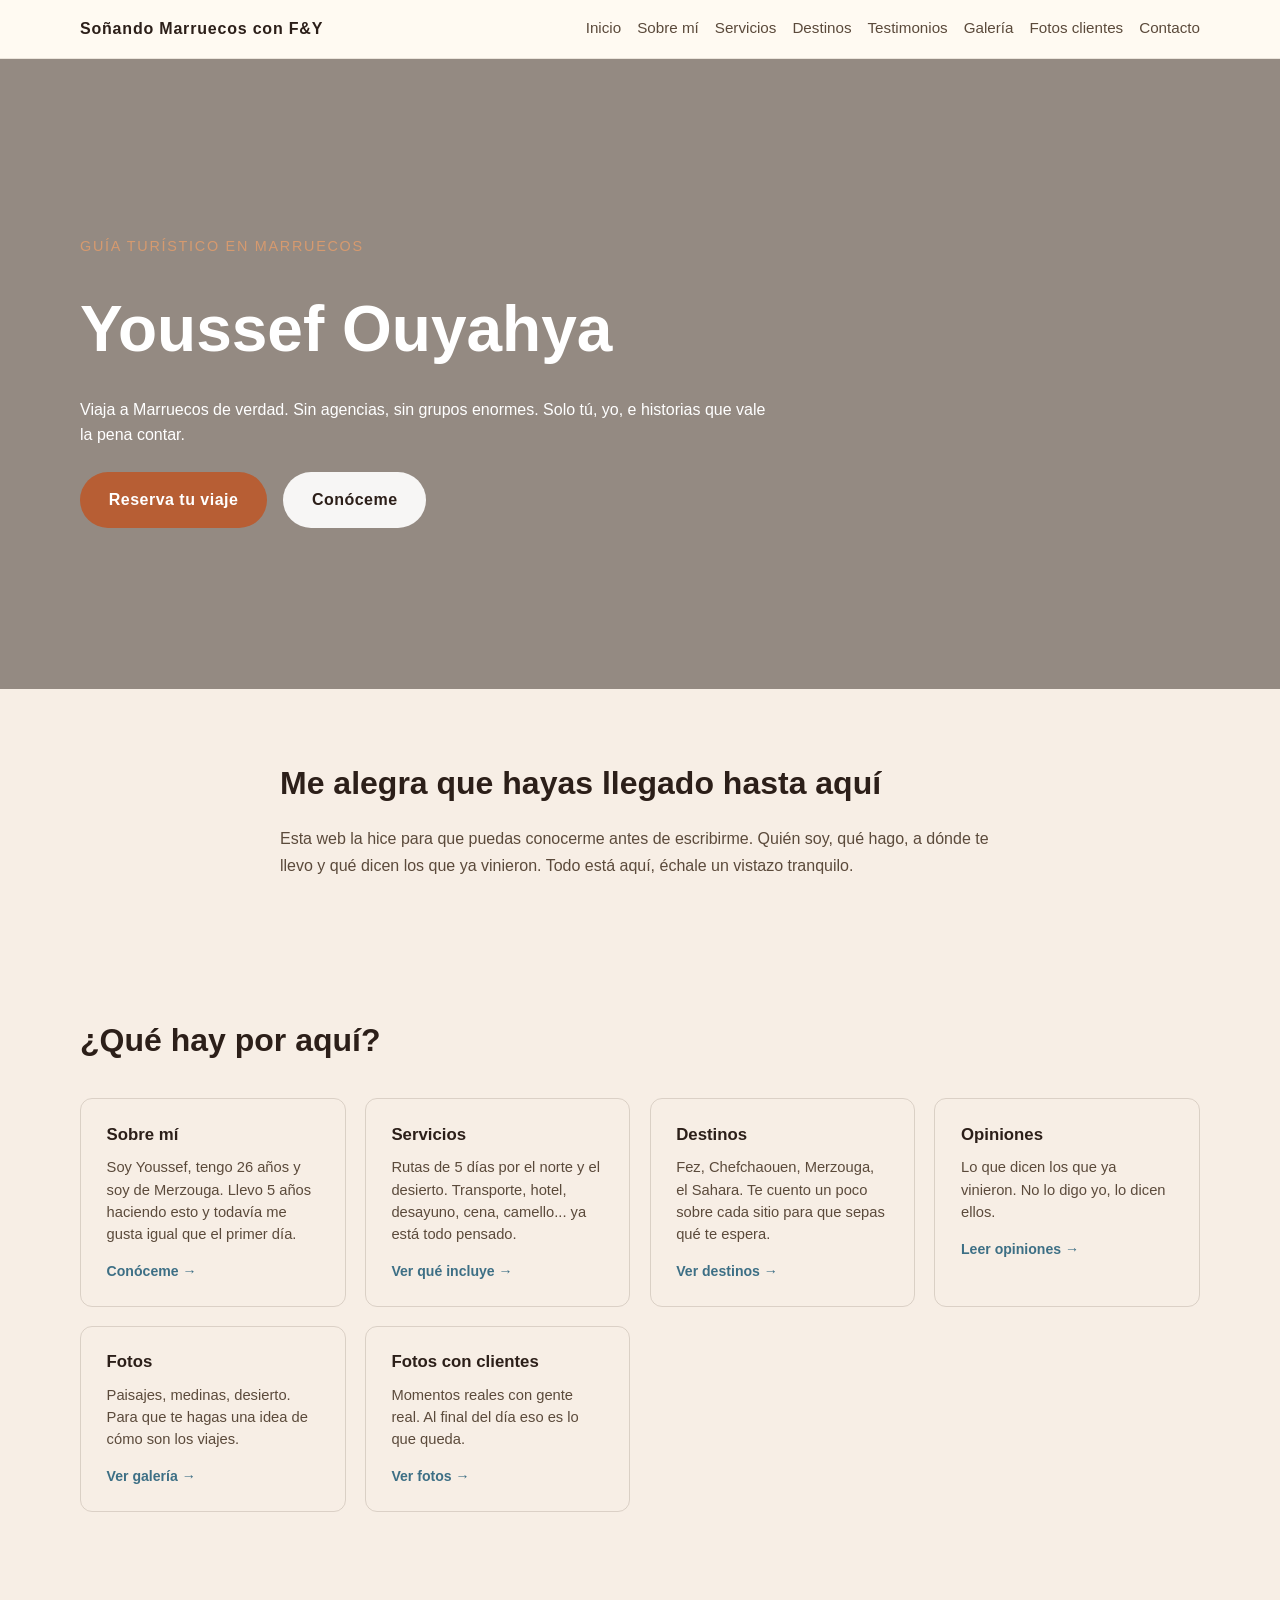
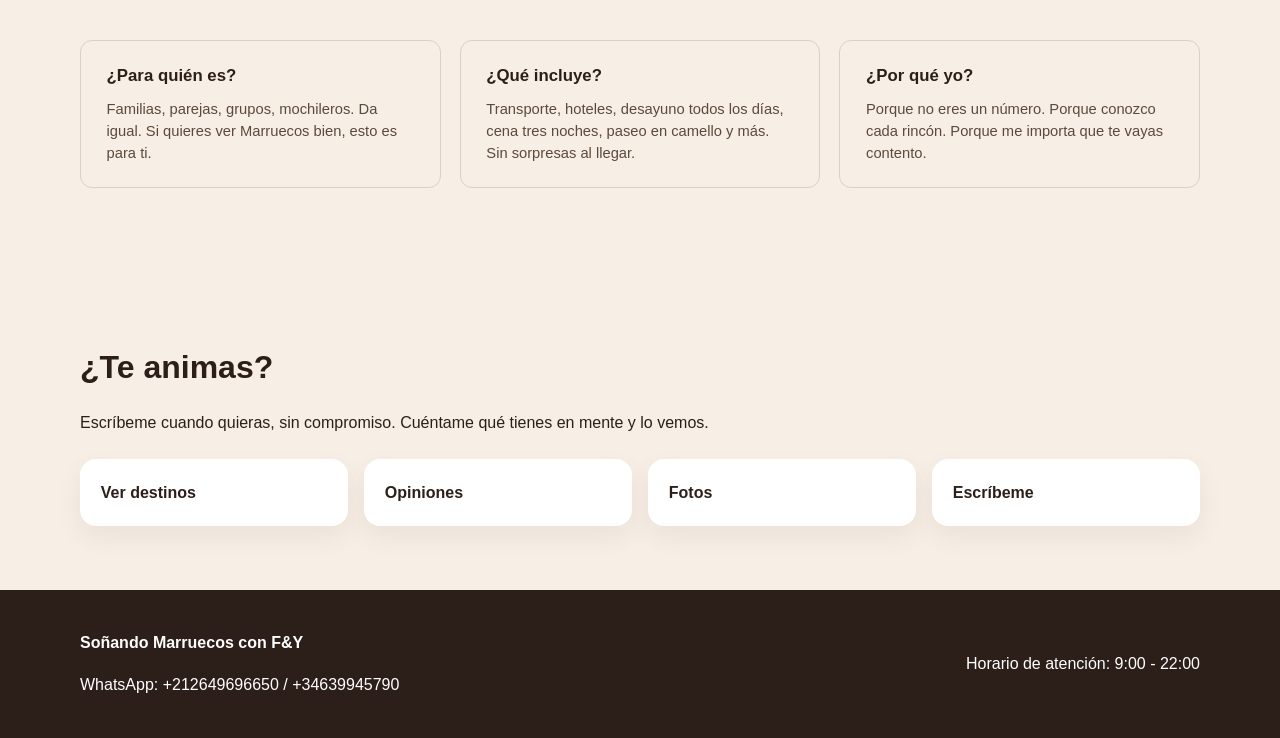
==== index.html @ 8a71b886 "Creación de web + sus diferentes páginas" ====
<!DOCTYPE html>
<html lang="es">
<head>
  <meta charset="UTF-8">
  <meta name="viewport" content="width=device-width, initial-scale=1.0">
  <title>Soñando Marruecos con F&Y | Youssef Ouyahya</title>
  <link rel="stylesheet" href="styles.css">
  <script defer src="scripts.js"></script>
</head>
<body>

  <header class="site-header">
    <div class="container header-inner">
      <a href="index.html" class="logo">Soñando Marruecos con F&Y</a>
      <button class="nav-toggle" aria-label="Abrir menú">☰</button>
      <nav class="main-nav">
        <a href="index.html">Inicio</a>
        <a href="PAGE/sobre-mi.html">Sobre mí</a>
        <a href="PAGE/servicios.html">Servicios</a>
        <a href="PAGE/destinos.html">Destinos</a>
        <a href="PAGE/testimonios.html">Testimonios</a>
        <a href="PAGE/galeria.html">Galería</a>
        <a href="PAGE/fotos-clientes.html">Fotos clientes</a>
        <a href="PAGE/contacto.html">Contacto</a>
      </nav>
    </div>
  </header>

  <main>

    <!-- HERO -->
    <section class="hero" style="background-image: url('https://images.unsplash.com/photo-1500534314209-a25ddb2bd429?auto=format&fit=crop&w=1600&q=80');">
      <div class="hero-overlay"></div>
      <div class="hero-content container">
        <p class="eyebrow">Guía turístico en Marruecos</p>
        <h1>Youssef Ouyahya</h1>
        <p class="hero-text">Viaja a Marruecos de verdad. Sin agencias, sin grupos enormes. Solo tú, yo, e historias que vale la pena contar.</p>
        <div class="hero-actions">
          <a class="btn btn-primary" href="PAGE/contacto.html">Reserva tu viaje</a>
          <a class="btn btn-secondary" href="PAGE/sobre-mi.html">Conóceme</a>
        </div>
      </div>
    </section>

    <!-- BIENVENIDA -->
    <section class="welcome container">
      <h2>Me alegra que hayas llegado hasta aquí</h2>
      <p>Esta web la hice para que puedas conocerme antes de escribirme. Quién soy, qué hago, a dónde te llevo y qué dicen los que ya vinieron. Todo está aquí, échale un vistazo tranquilo.</p>
    </section>

    <!-- QUÉ ENCONTRARÁS -->
    <section class="intro container">
      <h2>¿Qué hay por aquí?</h2>
      <div class="cards-grid">

        <article class="card">
          <h3>Sobre mí</h3>
          <p>Soy Youssef, tengo 26 años y soy de Merzouga. Llevo 5 años haciendo esto y todavía me gusta igual que el primer día.</p>
          <a href="PAGE/sobre-mi.html" class="link-inline">Conóceme →</a>
        </article>

        <article class="card">
          <h3>Servicios</h3>
          <p>Rutas de 5 días por el norte y el desierto. Transporte, hotel, desayuno, cena, camello... ya está todo pensado.</p>
          <a href="PAGE/servicios.html" class="link-inline">Ver qué incluye →</a>
        </article>

        <article class="card">
          <h3>Destinos</h3>
          <p>Fez, Chefchaouen, Merzouga, el Sahara. Te cuento un poco sobre cada sitio para que sepas qué te espera.</p>
          <a href="PAGE/destinos.html" class="link-inline">Ver destinos →</a>
        </article>

        <article class="card">
          <h3>Opiniones</h3>
          <p>Lo que dicen los que ya vinieron. No lo digo yo, lo dicen ellos.</p>
          <a href="PAGE/testimonios.html" class="link-inline">Leer opiniones →</a>
        </article>

        <article class="card">
          <h3>Fotos</h3>
          <p>Paisajes, medinas, desierto. Para que te hagas una idea de cómo son los viajes.</p>
          <a href="PAGE/galeria.html" class="link-inline">Ver galería →</a>
        </article>

        <article class="card">
          <h3>Fotos con clientes</h3>
          <p>Momentos reales con gente real. Al final del día eso es lo que queda.</p>
          <a href="PAGE/fotos-clientes.html" class="link-inline">Ver fotos →</a>
        </article>

      </div>
    </section>

    <!-- POR QUÉ ELEGIRME -->
    <section class="focus container">
      <div class="focus-item">
        <h3>¿Para quién es?</h3>
        <p>Familias, parejas, grupos, mochileros. Da igual. Si quieres ver Marruecos bien, esto es para ti.</p>
      </div>
      <div class="focus-item">
        <h3>¿Qué incluye?</h3>
        <p>Transporte, hoteles, desayuno todos los días, cena tres noches, paseo en camello y más. Sin sorpresas al llegar.</p>
      </div>
      <div class="focus-item">
        <h3>¿Por qué yo?</h3>
        <p>Porque no eres un número. Porque conozco cada rincón. Porque me importa que te vayas contento.</p>
      </div>
    </section>

    <!-- CTA FINAL -->
    <section class="highlight container">
      <h2>¿Te animas?</h2>
      <p>Escríbeme cuando quieras, sin compromiso. Cuéntame qué tienes en mente y lo vemos.</p>
      <div class="nav-links-grid">
        <a class="small-card" href="PAGE/destinos.html">Ver destinos</a>
        <a class="small-card" href="PAGE/testimonios.html">Opiniones</a>
        <a class="small-card" href="PAGE/galeria.html">Fotos</a>
        <a class="small-card" href="PAGE/contacto.html">Escríbeme</a>
      </div>
    </section>

  </main>

  <footer class="site-footer">
    <div class="container footer-inner">
      <div>
        <p><strong>Soñando Marruecos con F&Y</strong></p>
        <p>WhatsApp: <a href="https://wa.me/212649696650" target="_blank" rel="noreferrer">+212649696650</a> / <a href="https://wa.me/34639945790" target="_blank" rel="noreferrer">+34639945790</a></p>
      </div>
      <p>Horario de atención: 9:00 - 22:00</p>
    </div>
  </footer>

</body>
</html>
---- styles.css ----
:root {
  --bg: #f7eee5;
  --bg-dark: #2c1f19;
  --text: #2c1f19;
  --muted: #5b4a3b;
  --primary: #b75e34;
  --secondary: #3d6f85;
  --accent: #d69a6f;
  --white: #fff;
  --radius: 16px;
}

* {
  box-sizing: border-box;
}

body {
  margin: 0;
  font-family: 'Segoe UI', Tahoma, Geneva, Verdana, sans-serif;
  background: var(--bg);
  color: var(--text);
  line-height: 1.6;
}

a {
  color: inherit;
  text-decoration: none;
}

img {
  max-width: 100%;
  display: block;
}

button {
  cursor: pointer;
  font: inherit;
}

.container {
  width: min(1120px, calc(100% - 2rem));
  margin: 0 auto;
}

/* ========== HEADER ========== */

.site-header {
  background: rgba(255, 250, 243, 0.95);
  position: sticky;
  top: 0;
  z-index: 20;
  border-bottom: 1px solid rgba(92, 74, 59, 0.12);
}

.header-inner {
  display: flex;
  gap: 1rem;
  align-items: center;
  justify-content: space-between;
  padding: 1rem 0;
}

.logo {
  font-weight: 700;
  letter-spacing: 0.05em;
  color: var(--bg-dark);
}

.main-nav {
  display: flex;
  flex-wrap: wrap;
  gap: 1rem;
  align-items: center;
}

.main-nav a {
  color: var(--muted);
  font-size: 0.95rem;
  position: relative;
  padding-bottom: 2px;
  transition: color 0.2s ease;
}

.main-nav a::after {
  content: '';
  position: absolute;
  bottom: 0;
  left: 0;
  width: 0;
  height: 2px;
  background: var(--primary);
  transition: width 0.25s ease;
}

.main-nav a:hover {
  color: var(--primary);
}

.main-nav a:hover::after {
  width: 100%;
}

.nav-toggle {
  display: none;
  background: transparent;
  border: none;
  font-size: 1.5rem;
}

/* ========== HERO ========== */

.hero,
.page-hero {
  position: relative;
  min-height: 70vh;
  background-size: cover;
  background-position: center;
  display: flex;
  align-items: center;
}

.hero-overlay,
.page-hero-overlay {
  position: absolute;
  inset: 0;
  background: rgba(28, 17, 10, 0.45);
}

.hero-content,
.page-hero-text {
  position: relative;
  color: var(--white);
  padding: 3rem 0;
}

.hero h1,
.page-hero-text h1 {
  margin: 0.5rem 0 1rem;
  font-size: clamp(2.5rem, 5vw, 4rem);
}

.eyebrow {
  display: inline-block;
  font-size: 0.9rem;
  letter-spacing: 0.12em;
  text-transform: uppercase;
  margin-bottom: 0.75rem;
  color: var(--accent);
}

.hero-text,
.page-hero-text p {
  max-width: 700px;
}

.hero-actions {
  display: flex;
  flex-wrap: wrap;
  gap: 1rem;
  margin-top: 1.5rem;
}

/* ========== BOTONES ========== */

.btn {
  padding: 0.95rem 1.8rem;
  border: none;
  border-radius: 999px;
  font-weight: 600;
  letter-spacing: 0.03em;
  transition: transform 0.2s ease, box-shadow 0.2s ease, background 0.2s ease, color 0.2s ease;
}

.btn-primary {
  background: var(--primary);
  color: var(--white);
}

.btn-primary:hover {
  background: #9e4e27;
  transform: translateY(-3px);
  box-shadow: 0 8px 20px rgba(183, 94, 52, 0.4);
}

.btn-secondary {
  background: rgba(255, 255, 255, 0.92);
  color: var(--bg-dark);
}

.btn-secondary:hover {
  background: var(--white);
  transform: translateY(-3px);
  box-shadow: 0 8px 20px rgba(0, 0, 0, 0.15);
}

/* ========== SECCIONES - padding general ========== */

.intro,
.focus,
.highlight,
.about-section,
.story-section,
.services-section,
.destinations-section,
.testimonials-section,
.gallery-section,
.clients-gallery,
.contact-section {
  padding: 4rem 0;
}

.intro h2,
.highlight h2,
.about-section h2,
.story-section h2,
.services-section h2,
.destinations-section h2,
.testimonials-section h2 {
  margin-bottom: 1rem;
  font-size: 2rem;
}

/* ========== GRIDS ========== */

.cards-grid,
.story-cards,
.service-features,
.gallery-grid,
.contact-grid {
  display: grid;
  gap: 1.2rem;
}

.cards-grid {
  grid-template-columns: repeat(auto-fit, minmax(220px, 1fr));
  margin-top: 2rem;
}

.service-features {
  grid-template-columns: repeat(auto-fit, minmax(200px, 1fr));
}

/* ========== CARDS INDEX - minimalistas con borde sutil ========== */

.card {
  padding: 1.4rem 1.6rem;
  background: transparent;
  border: 1.5px solid rgba(92, 74, 59, 0.18);
  border-radius: 12px;
  box-shadow: none;
  transition: border-color 0.25s ease, transform 0.25s ease;
}

.card:hover {
  border-color: var(--primary);
  transform: translateY(-4px);
  box-shadow: none;
}

.card h3 {
  margin-top: 0;
  margin-bottom: 0.5rem;
  font-size: 1.05rem;
  color: var(--bg-dark);
}

.card p {
  margin: 0 0 0.8rem;
  font-size: 0.92rem;
  color: var(--muted);
  line-height: 1.5;
}

/* ========== OTRAS CARDS (resto de páginas) ========== */

.story-card,
.feature-card,
.contact-card,
.service-card {
  padding: 1.7rem;
  background: rgba(255, 255, 255, 0.94);
  border-radius: var(--radius);
  box-shadow: 0 12px 35px rgba(74, 54, 41, 0.08);
  transition: transform 0.25s ease, box-shadow 0.25s ease;
}

.story-card:hover,
.feature-card:hover,
.service-card:hover {
  transform: translateY(-6px);
  box-shadow: 0 22px 45px rgba(74, 54, 41, 0.16);
}

.card h3,
.story-card h3,
.feature-card h4,
.contact-card h2,
.service-card h3 {
  margin-top: 0;
  color: var(--bg-dark);
}

.link-inline {
  display: inline-flex;
  margin-top: 0;
  font-size: 0.88rem;
  color: var(--secondary);
  font-weight: 600;
  transition: color 0.2s ease;
}

.link-inline:hover {
  color: var(--primary);
}

/* ========== SECCIÓN FOCUS ========== */

/* Sin fondo crema para que las cards transparentes encajen bien */
.focus {
  background: transparent;
}

.focus.container {
  display: grid;
  grid-template-columns: repeat(auto-fit, minmax(220px, 1fr));
  gap: 1.2rem;
  align-items: start;
}

.focus-item {
  background: transparent;
  border: 1.5px solid rgba(92, 74, 59, 0.18);
  border-radius: 12px;
  padding: 1.4rem 1.6rem;
  box-shadow: none;
  transition: border-color 0.25s ease, transform 0.25s ease;
}

.focus-item:hover {
  border-color: var(--primary);
  transform: translateY(-4px);
  box-shadow: none;
}

.focus-item h3 {
  margin-top: 0;
  margin-bottom: 0.5rem;
  font-size: 1.05rem;
  color: var(--bg-dark);
}

.focus-item p {
  margin: 0;
  font-size: 0.92rem;
  color: var(--muted);
  line-height: 1.5;
}

/* ========== SMALL CARDS ========== */

.nav-links-grid {
  display: grid;
  grid-template-columns: repeat(auto-fit, minmax(170px, 1fr));
  gap: 1rem;
  margin-top: 1.5rem;
}

.small-card {
  display: block;
  background: var(--white);
  padding: 1.3rem;
  border-radius: var(--radius);
  box-shadow: 0 10px 25px rgba(92, 74, 59, 0.08);
  color: var(--bg-dark);
  font-weight: 600;
  transition: transform 0.25s ease, box-shadow 0.25s ease, background 0.2s ease, color 0.2s ease;
}

.small-card:hover {
  transform: translateY(-5px);
  box-shadow: 0 18px 38px rgba(92, 74, 59, 0.15);
  background: var(--primary);
  color: var(--white);
}

/* ========== ABOUT ========== */

.about-section {
  display: grid;
  grid-template-columns: 1.5fr 1fr;
  gap: 2rem;
  align-items: start;
}

.about-list {
  display: grid;
  gap: 1rem;
}

.info-box {
  background: rgba(255, 255, 255, 0.95);
  padding: 1.5rem;
  border-radius: var(--radius);
}

.story-cards {
  grid-template-columns: repeat(auto-fit, minmax(200px, 1fr));
}

/* ========== SERVICIOS ========== */

.service-card ul,
.service-card ul li {
  margin: 0.7rem 0;
  padding-left: 1.2rem;
  list-style: disc;
}

.extra-info {
  display: grid;
  grid-template-columns: repeat(auto-fit, minmax(250px, 1fr));
  gap: 1rem;
  margin-top: 2rem;
}

.personalizado-box {
  margin-top: 2rem;
  padding: 1.7rem;
  background: rgba(255, 255, 255, 0.96);
  border-radius: var(--radius);
}

/* ========== SLIDER ========== */

.slider {
  position: relative;
  overflow: hidden;
  margin-top: 2rem;
}

.slider-track {
  display: grid;
  grid-auto-flow: column;
  grid-auto-columns: 100%;
  transition: transform 0.35s ease;
}

.slide {
  min-height: 380px;
  padding: 1.5rem;
  display: grid;
  align-items: center;
  gap: 1rem;
  background: rgba(255, 255, 255, 0.94);
  border-radius: var(--radius);
}

.slide img {
  width: 100%;
  border-radius: var(--radius);
  height: 280px;
  object-fit: cover;
}

.slide-info,
.slide blockquote {
  max-width: 700px;
}

.slider-btn {
  position: absolute;
  top: 50%;
  transform: translateY(-50%);
  border: none;
  background: rgba(63, 41, 23, 0.7);
  color: #fff;
  padding: 0.9rem 1.1rem;
  border-radius: 999px;
  transition: background 0.2s ease, transform 0.2s ease;
}

.slider-btn:hover {
  background: var(--primary);
  transform: translateY(calc(-50% - 2px));
}

.prev-btn { left: 1rem; }
.next-btn { right: 1rem; }

/* ========== TESTIMONIOS ========== */

blockquote {
  margin: 0;
  padding: 1.5rem;
  background: rgba(255, 238, 223, 0.95);
  border-radius: var(--radius);
}

blockquote p {
  margin: 0 0 1rem;
}

blockquote footer {
  font-size: 0.95rem;
  font-weight: 700;
  color: var(--secondary);
}

.testimonial-note {
  margin-top: 1.2rem;
  color: var(--muted);
}

/* ========== GALERÍA ========== */

.gallery-grid {
  grid-template-columns: repeat(auto-fit, minmax(220px, 1fr));
  gap: 1rem;
}

.gallery-item {
  position: relative;
  border: none;
  padding: 0;
  background: none;
  text-align: left;
  border-radius: var(--radius);
  overflow: hidden;
  cursor: pointer;
}

.gallery-item img {
  width: 100%;
  display: block;
  transition: transform 0.35s ease;
}

.gallery-item span {
  display: block;
  padding: 0.9rem 1rem;
  background: rgba(28, 17, 10, 0.6);
  color: #fff;
  font-size: 0.95rem;
  transition: background 0.25s ease;
}

.gallery-item:hover img {
  transform: scale(1.06);
}

.gallery-item:hover span {
  background: rgba(183, 94, 52, 0.85);
}

.clients-gallery .gallery-grid {
  grid-template-columns: repeat(auto-fit, minmax(240px, 1fr));
}

/* ========== CONTACTO ========== */

.contact-grid {
  grid-template-columns: 1fr 1fr;
  gap: 2rem;
}

.contact-card,
.contact-form {
  background: rgba(255, 255, 255, 0.98);
}

.contact-form {
  padding: 1.7rem;
  border-radius: var(--radius);
}

.contact-form label {
  display: block;
  margin-top: 1rem;
  margin-bottom: 0.5rem;
}

.contact-form input,
.contact-form textarea {
  width: 100%;
  padding: 0.95rem 1rem;
  border: 1px solid rgba(92, 74, 59, 0.2);
  border-radius: 12px;
  font: inherit;
  transition: border-color 0.2s ease, box-shadow 0.2s ease;
}

.contact-form input:focus,
.contact-form textarea:focus {
  outline: none;
  border-color: var(--primary);
  box-shadow: 0 0 0 3px rgba(183, 94, 52, 0.12);
}

.form-message {
  margin-top: 1rem;
  min-height: 1.4rem;
}

/* ========== FOOTER ========== */

.site-footer {
  background: var(--bg-dark);
  color: #fff;
  padding: 1.5rem 0;
}

.footer-inner {
  display: flex;
  justify-content: space-between;
  gap: 1rem;
  align-items: center;
}

.footer-inner a {
  color: #fff;
  transition: color 0.2s ease;
}

.footer-inner a:hover {
  color: var(--accent);
}

/* ========== CARRUSEL CLIENTES ========== */

.carousel-container {
  margin-top: 2rem;
  margin-bottom: 2rem;
  overflow: hidden;
  border-radius: var(--radius);
  background: rgba(255, 255, 255, 0.95);
}

.carousel-track {
  display: flex;
  animation: carousel-scroll 30s linear infinite;
}

.carousel-slide {
  flex: 0 0 100%;
  position: relative;
  min-width: 100%;
}

.carousel-slide img {
  width: 100%;
  height: 500px;
  object-fit: cover;
  display: block;
}

.slide-caption {
  position: absolute;
  bottom: 0;
  left: 0;
  right: 0;
  background: linear-gradient(to top, rgba(0, 0, 0, 0.8), transparent);
  color: white;
  padding: 1.5rem;
  font-size: 1.1rem;
  font-weight: 600;
}

@keyframes carousel-scroll {
  0% { transform: translateX(0); }
  100% { transform: translateX(-400%); }
}

.carousel-container:hover .carousel-track {
  animation-play-state: paused;
}

/* ========== RESPONSIVE ========== */

@media (max-width: 900px) {
  .about-section,
  .contact-grid,
  .extra-info {
    grid-template-columns: 1fr;
  }

  .story-cards {
    grid-template-columns: 1fr;
  }

  .service-features {
    grid-template-columns: repeat(auto-fit, minmax(180px, 1fr));
  }

  .focus.container {
    grid-template-columns: 1fr;
  }
}

@media (max-width: 760px) {
  .nav-toggle {
    display: block;
  }

  .main-nav {
    display: none;
    flex-direction: column;
    gap: 0.8rem;
    margin-top: 1rem;
    width: 100%;
  }

  .main-nav.open {
    display: flex;
  }

  .header-inner {
    flex-wrap: wrap;
  }

  .hero,
  .page-hero {
    min-height: 55vh;
  }

  .hero-content,
  .page-hero-text {
    padding: 2rem 0;
  }

  .gallery-grid {
    grid-template-columns: 1fr;
  }

  .carousel-slide img {
    height: 350px;
  }

  .footer-inner {
    flex-direction: column;
    text-align: center;
  }
}

@media (max-width: 520px) {
  .hero h1,
  .page-hero-text h1 {
    font-size: 2.5rem;
  }

  .btn,
  .slider-btn {
    width: 100%;
  }

  .slider-btn {
    top: auto;
    bottom: 1rem;
    transform: none;
  }

  .prev-btn { left: 1rem; }
  .next-btn { right: 1rem; }

  .carousel-slide img {
    height: 250px;
  }
}

/* ========== BIENVENIDA (index) ========== */

.welcome {
  padding: 4rem 0 2rem;
  max-width: 720px;   /* texto más estrecho, más fácil de leer */
}

.eyebrow-dark {
  display: inline-block;
  font-size: 0.85rem;
  letter-spacing: 0.12em;
  text-transform: uppercase;
  color: var(--primary);
  margin-bottom: 0.5rem;
}

.welcome h2 {
  font-size: 2rem;
  margin: 0.3rem 0 1rem;
  color: var(--bg-dark);
}

.welcome p {
  color: var(--muted);
  font-size: 1rem;
  line-height: 1.7;
  margin-bottom: 0.8rem;
}
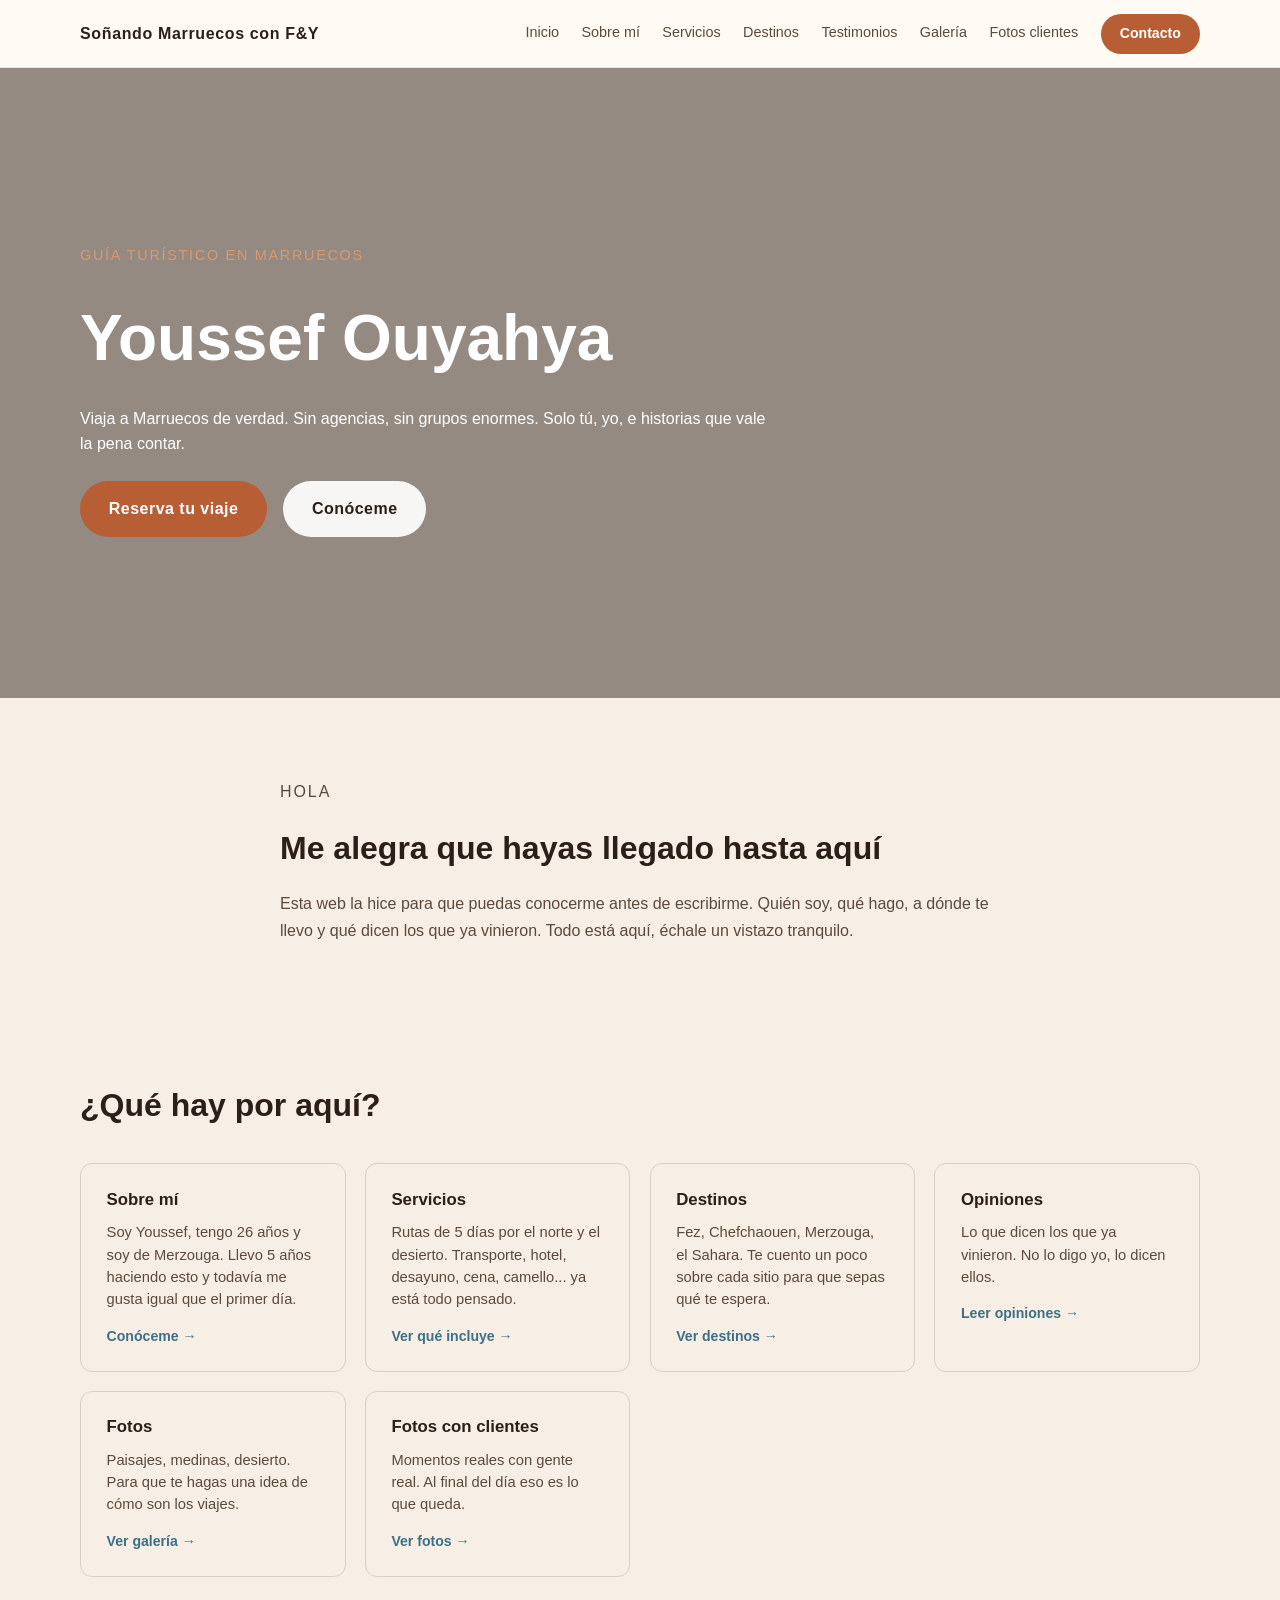
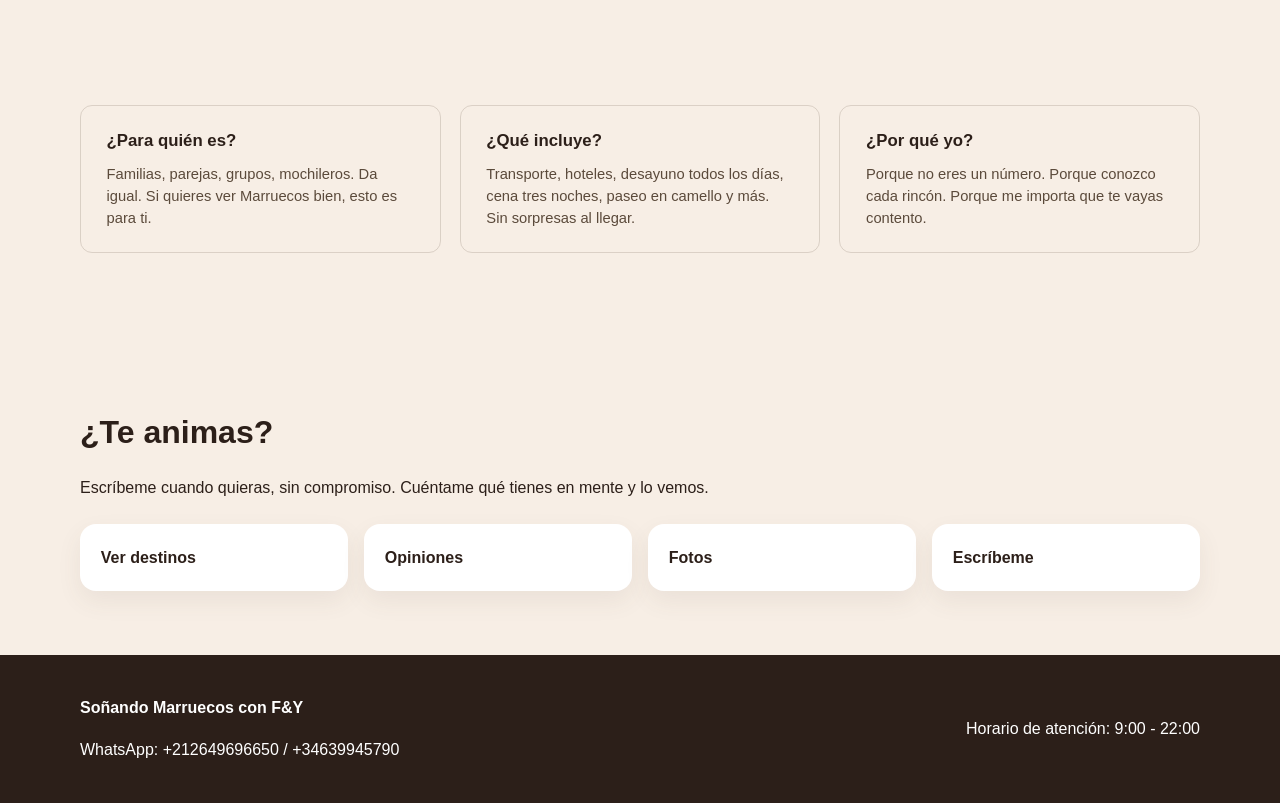
==== commit 5725b557: "Arreglo error footer + mejoras" ====
--- a/index.html
+++ b/index.html
@@ -21,7 +21,7 @@
         <a href="PAGE/testimonios.html">Testimonios</a>
         <a href="PAGE/galeria.html">Galería</a>
         <a href="PAGE/fotos-clientes.html">Fotos clientes</a>
-        <a href="PAGE/contacto.html">Contacto</a>
+        <a href="PAGE/contacto.html" class="nav-cta">Contacto</a>
       </nav>
     </div>
   </header>
@@ -44,6 +44,7 @@
 
     <!-- BIENVENIDA -->
     <section class="welcome container">
+      <p class="eyebrow-dark">Hola</p>
       <h2>Me alegra que hayas llegado hasta aquí</h2>
       <p>Esta web la hice para que puedas conocerme antes de escribirme. Quién soy, qué hago, a dónde te llevo y qué dicen los que ya vinieron. Todo está aquí, échale un vistazo tranquilo.</p>
     </section>
--- a/styles.css
+++ b/styles.css
@@ -45,7 +45,7 @@
 /* ========== HEADER ========== */
 
 .site-header {
-  background: rgba(255, 250, 243, 0.95);
+  background: rgba(255, 250, 243, 0.97);
   position: sticky;
   top: 0;
   z-index: 20;
@@ -54,31 +54,37 @@
 
 .header-inner {
   display: flex;
-  gap: 1rem;
   align-items: center;
   justify-content: space-between;
-  padding: 1rem 0;
+  padding: 0.85rem 0;
+  gap: 1.5rem;
 }
 
 .logo {
   font-weight: 700;
-  letter-spacing: 0.05em;
+  font-size: 1rem;
+  letter-spacing: 0.04em;
   color: var(--bg-dark);
+  white-space: nowrap;
+  flex-shrink: 0;
 }
 
 .main-nav {
   display: flex;
+  align-items: center;
+  gap: 1.4rem;
+  flex: 1;
+  justify-content: flex-end;
   flex-wrap: wrap;
-  gap: 1rem;
-  align-items: center;
 }
 
 .main-nav a {
   color: var(--muted);
-  font-size: 0.95rem;
+  font-size: 0.9rem;
   position: relative;
   padding-bottom: 2px;
   transition: color 0.2s ease;
+  white-space: nowrap;
 }
 
 .main-nav a::after {
@@ -100,11 +106,35 @@
   width: 100%;
 }
 
+/* Botón contacto destacado */
+.main-nav a.nav-cta {
+  background: var(--primary);
+  color: var(--white);
+  padding: 0.55rem 1.2rem;
+  border-radius: 999px;
+  font-weight: 600;
+  font-size: 0.88rem;
+  transition: background 0.2s ease, transform 0.2s ease, box-shadow 0.2s ease;
+}
+
+.main-nav a.nav-cta::after {
+  display: none;
+}
+
+.main-nav a.nav-cta:hover {
+  background: #9e4e27;
+  color: var(--white);
+  transform: translateY(-2px);
+  box-shadow: 0 6px 16px rgba(183, 94, 52, 0.35);
+}
+
 .nav-toggle {
   display: none;
   background: transparent;
   border: none;
   font-size: 1.5rem;
+  color: var(--bg-dark);
+  flex-shrink: 0;
 }
 
 /* ========== HERO ========== */
@@ -193,11 +223,12 @@
   box-shadow: 0 8px 20px rgba(0, 0, 0, 0.15);
 }
 
-/* ========== SECCIONES - padding general ========== */
+/* ========== SECCIONES ========== */
 
 .intro,
 .focus,
 .highlight,
+.welcome,
 .about-section,
 .story-section,
 .services-section,
@@ -220,6 +251,35 @@
   font-size: 2rem;
 }
 
+/* ========== BIENVENIDA ========== */
+
+.welcome {
+  padding: 4rem 0 2rem;
+  max-width: 720px;
+}
+
+.eyebrow-dark {
+  display: inline-block;
+  font-size: 0.85rem;
+  letter-spacing: 0.12em;
+  text-transform: uppercase;
+  color: var(--primary);
+  margin-bottom: 0.5rem;
+}
+
+.welcome h2 {
+  font-size: 2rem;
+  margin: 0.3rem 0 1rem;
+  color: var(--bg-dark);
+}
+
+.welcome p {
+  color: var(--muted);
+  font-size: 1rem;
+  line-height: 1.7;
+  margin-bottom: 0.8rem;
+}
+
 /* ========== GRIDS ========== */
 
 .cards-grid,
@@ -240,7 +300,7 @@
   grid-template-columns: repeat(auto-fit, minmax(200px, 1fr));
 }
 
-/* ========== CARDS INDEX - minimalistas con borde sutil ========== */
+/* ========== CARDS INDEX - minimalistas ========== */
 
 .card {
   padding: 1.4rem 1.6rem;
@@ -254,7 +314,6 @@
 .card:hover {
   border-color: var(--primary);
   transform: translateY(-4px);
-  box-shadow: none;
 }
 
 .card h3 {
@@ -291,7 +350,6 @@
   box-shadow: 0 22px 45px rgba(74, 54, 41, 0.16);
 }
 
-.card h3,
 .story-card h3,
 .feature-card h4,
 .contact-card h2,
@@ -315,7 +373,6 @@
 
 /* ========== SECCIÓN FOCUS ========== */
 
-/* Sin fondo crema para que las cards transparentes encajen bien */
 .focus {
   background: transparent;
 }
@@ -339,7 +396,6 @@
 .focus-item:hover {
   border-color: var(--primary);
   transform: translateY(-4px);
-  box-shadow: none;
 }
 
 .focus-item h3 {
@@ -674,6 +730,63 @@
   animation-play-state: paused;
 }
 
+/* ========== LIGHTBOX ========== */
+
+.lightbox-overlay {
+  display: none;
+  position: fixed;
+  inset: 0;
+  z-index: 100;
+  background: rgba(0, 0, 0, 0.88);
+  align-items: center;
+  justify-content: center;
+}
+
+.lightbox-overlay.open {
+  display: flex;
+}
+
+.lightbox-content {
+  position: relative;
+  max-width: 90vw;
+  max-height: 90vh;
+  display: flex;
+  flex-direction: column;
+  align-items: center;
+  gap: 0.8rem;
+}
+
+.lightbox-content img {
+  max-width: 90vw;
+  max-height: 80vh;
+  object-fit: contain;
+  border-radius: 10px;
+  display: block;
+}
+
+.lightbox-caption {
+  color: #fff;
+  font-size: 0.95rem;
+  text-align: center;
+}
+
+.lightbox-close {
+  position: absolute;
+  top: -2.5rem;
+  right: 0;
+  background: transparent;
+  border: none;
+  color: #fff;
+  font-size: 2rem;
+  line-height: 1;
+  cursor: pointer;
+  padding: 0;
+}
+
+.lightbox-close:hover {
+  color: var(--accent);
+}
+
 /* ========== RESPONSIVE ========== */
 
 @media (max-width: 900px) {
@@ -704,13 +817,20 @@
   .main-nav {
     display: none;
     flex-direction: column;
-    gap: 0.8rem;
-    margin-top: 1rem;
+    align-items: flex-start;
+    gap: 0.75rem;
+    margin-top: 0.75rem;
     width: 100%;
+    padding-bottom: 0.75rem;
   }
 
   .main-nav.open {
     display: flex;
+  }
+
+  .main-nav a.nav-cta {
+    width: 100%;
+    text-align: center;
   }
 
   .header-inner {
@@ -764,33 +884,4 @@
   .carousel-slide img {
     height: 250px;
   }
-}
-
-/* ========== BIENVENIDA (index) ========== */
-
-.welcome {
-  padding: 4rem 0 2rem;
-  max-width: 720px;   /* texto más estrecho, más fácil de leer */
-}
-
-.eyebrow-dark {
-  display: inline-block;
-  font-size: 0.85rem;
-  letter-spacing: 0.12em;
-  text-transform: uppercase;
-  color: var(--primary);
-  margin-bottom: 0.5rem;
-}
-
-.welcome h2 {
-  font-size: 2rem;
-  margin: 0.3rem 0 1rem;
-  color: var(--bg-dark);
-}
-
-.welcome p {
-  color: var(--muted);
-  font-size: 1rem;
-  line-height: 1.7;
-  margin-bottom: 0.8rem;
 }
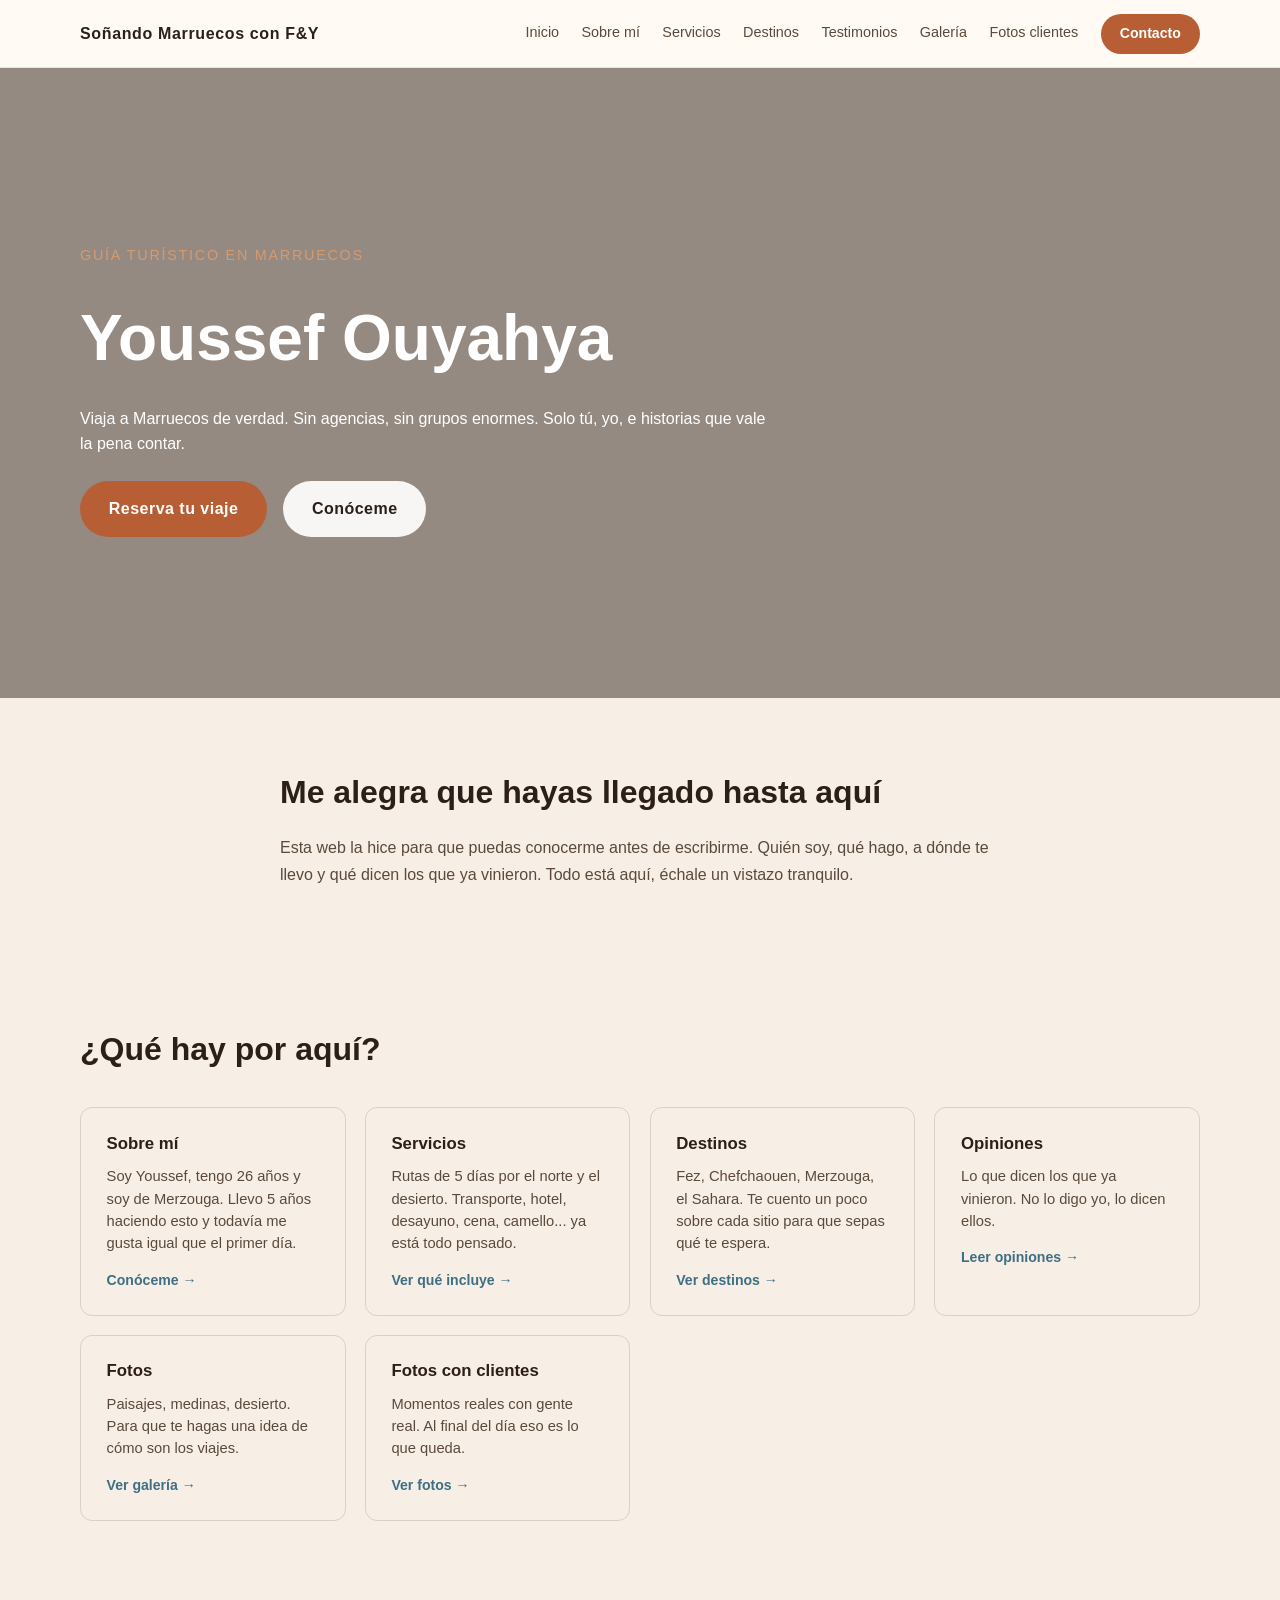
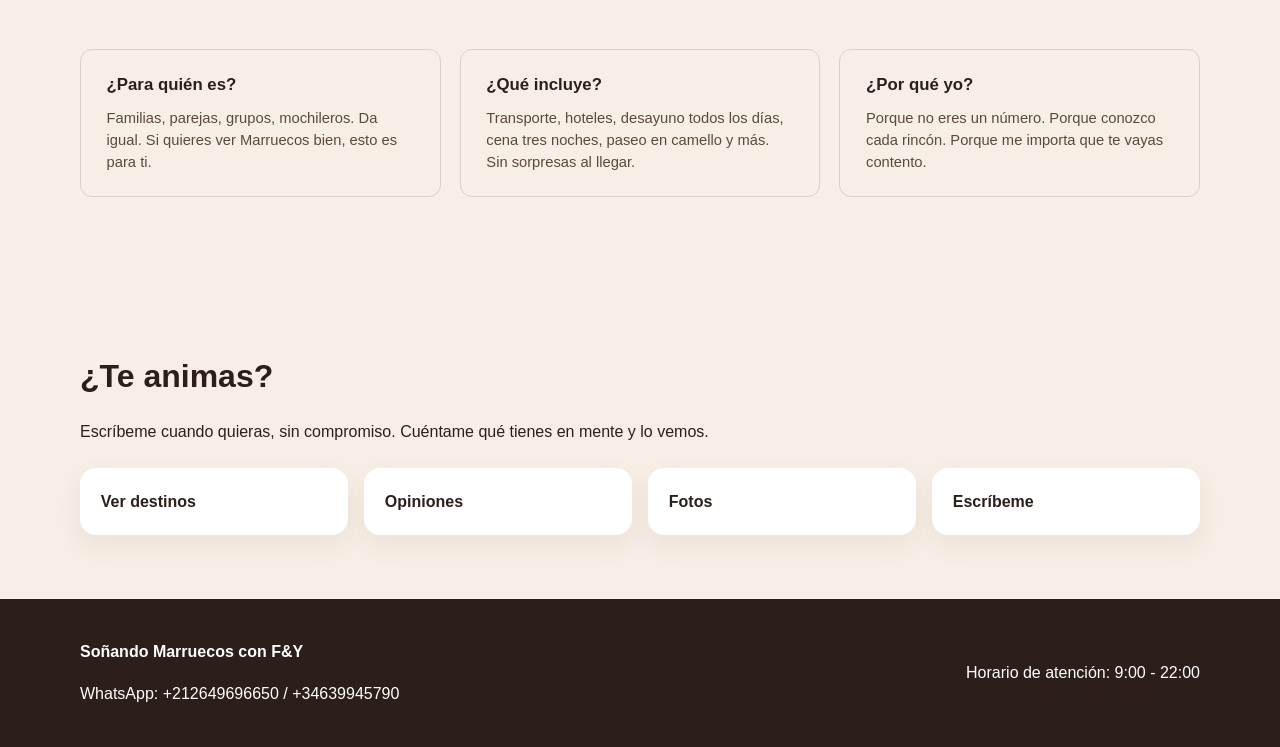
==== commit 3e545451: "Arreglo de titulo + bienvenida" ====
--- a/index.html
+++ b/index.html
@@ -3,7 +3,7 @@
 <head>
   <meta charset="UTF-8">
   <meta name="viewport" content="width=device-width, initial-scale=1.0">
-  <title>Soñando Marruecos con F&Y | Youssef Ouyahya</title>
+  <title>Soñando Marruecos con F&Y</title>
   <link rel="stylesheet" href="styles.css">
   <script defer src="scripts.js"></script>
 </head>
@@ -15,13 +15,13 @@
       <button class="nav-toggle" aria-label="Abrir menú">☰</button>
       <nav class="main-nav">
         <a href="index.html">Inicio</a>
-        <a href="PAGE/sobre-mi.html">Sobre mí</a>
-        <a href="PAGE/servicios.html">Servicios</a>
-        <a href="PAGE/destinos.html">Destinos</a>
-        <a href="PAGE/testimonios.html">Testimonios</a>
-        <a href="PAGE/galeria.html">Galería</a>
-        <a href="PAGE/fotos-clientes.html">Fotos clientes</a>
-        <a href="PAGE/contacto.html" class="nav-cta">Contacto</a>
+        <a href="page/sobre-mi.html">Sobre mí</a>
+        <a href="page/servicios.html">Servicios</a>
+        <a href="page/destinos.html">Destinos</a>
+        <a href="page/testimonios.html">Testimonios</a>
+        <a href="page/galeria.html">Galería</a>
+        <a href="page/fotos-clientes.html">Fotos clientes</a>
+        <a href="page/contacto.html" class="nav-cta">Contacto</a>
       </nav>
     </div>
   </header>
@@ -36,15 +36,14 @@
         <h1>Youssef Ouyahya</h1>
         <p class="hero-text">Viaja a Marruecos de verdad. Sin agencias, sin grupos enormes. Solo tú, yo, e historias que vale la pena contar.</p>
         <div class="hero-actions">
-          <a class="btn btn-primary" href="PAGE/contacto.html">Reserva tu viaje</a>
-          <a class="btn btn-secondary" href="PAGE/sobre-mi.html">Conóceme</a>
+          <a class="btn btn-primary" href="page/contacto.html">Reserva tu viaje</a>
+          <a class="btn btn-secondary" href="page/sobre-mi.html">Conóceme</a>
         </div>
       </div>
     </section>
 
     <!-- BIENVENIDA -->
     <section class="welcome container">
-      <p class="eyebrow-dark">Hola</p>
       <h2>Me alegra que hayas llegado hasta aquí</h2>
       <p>Esta web la hice para que puedas conocerme antes de escribirme. Quién soy, qué hago, a dónde te llevo y qué dicen los que ya vinieron. Todo está aquí, échale un vistazo tranquilo.</p>
     </section>
@@ -57,37 +56,37 @@
         <article class="card">
           <h3>Sobre mí</h3>
           <p>Soy Youssef, tengo 26 años y soy de Merzouga. Llevo 5 años haciendo esto y todavía me gusta igual que el primer día.</p>
-          <a href="PAGE/sobre-mi.html" class="link-inline">Conóceme →</a>
+          <a href="page/sobre-mi.html" class="link-inline">Conóceme →</a>
         </article>
 
         <article class="card">
           <h3>Servicios</h3>
           <p>Rutas de 5 días por el norte y el desierto. Transporte, hotel, desayuno, cena, camello... ya está todo pensado.</p>
-          <a href="PAGE/servicios.html" class="link-inline">Ver qué incluye →</a>
+          <a href="page/servicios.html" class="link-inline">Ver qué incluye →</a>
         </article>
 
         <article class="card">
           <h3>Destinos</h3>
           <p>Fez, Chefchaouen, Merzouga, el Sahara. Te cuento un poco sobre cada sitio para que sepas qué te espera.</p>
-          <a href="PAGE/destinos.html" class="link-inline">Ver destinos →</a>
+          <a href="page/destinos.html" class="link-inline">Ver destinos →</a>
         </article>
 
         <article class="card">
           <h3>Opiniones</h3>
           <p>Lo que dicen los que ya vinieron. No lo digo yo, lo dicen ellos.</p>
-          <a href="PAGE/testimonios.html" class="link-inline">Leer opiniones →</a>
+          <a href="page/testimonios.html" class="link-inline">Leer opiniones →</a>
         </article>
 
         <article class="card">
           <h3>Fotos</h3>
           <p>Paisajes, medinas, desierto. Para que te hagas una idea de cómo son los viajes.</p>
-          <a href="PAGE/galeria.html" class="link-inline">Ver galería →</a>
+          <a href="page/galeria.html" class="link-inline">Ver galería →</a>
         </article>
 
         <article class="card">
           <h3>Fotos con clientes</h3>
           <p>Momentos reales con gente real. Al final del día eso es lo que queda.</p>
-          <a href="PAGE/fotos-clientes.html" class="link-inline">Ver fotos →</a>
+          <a href="page/fotos-clientes.html" class="link-inline">Ver fotos →</a>
         </article>
 
       </div>
@@ -114,10 +113,10 @@
       <h2>¿Te animas?</h2>
       <p>Escríbeme cuando quieras, sin compromiso. Cuéntame qué tienes en mente y lo vemos.</p>
       <div class="nav-links-grid">
-        <a class="small-card" href="PAGE/destinos.html">Ver destinos</a>
-        <a class="small-card" href="PAGE/testimonios.html">Opiniones</a>
-        <a class="small-card" href="PAGE/galeria.html">Fotos</a>
-        <a class="small-card" href="PAGE/contacto.html">Escríbeme</a>
+        <a class="small-card" href="page/destinos.html">Ver destinos</a>
+        <a class="small-card" href="page/testimonios.html">Opiniones</a>
+        <a class="small-card" href="page/galeria.html">Fotos</a>
+        <a class="small-card" href="page/contacto.html">Escríbeme</a>
       </div>
     </section>
 
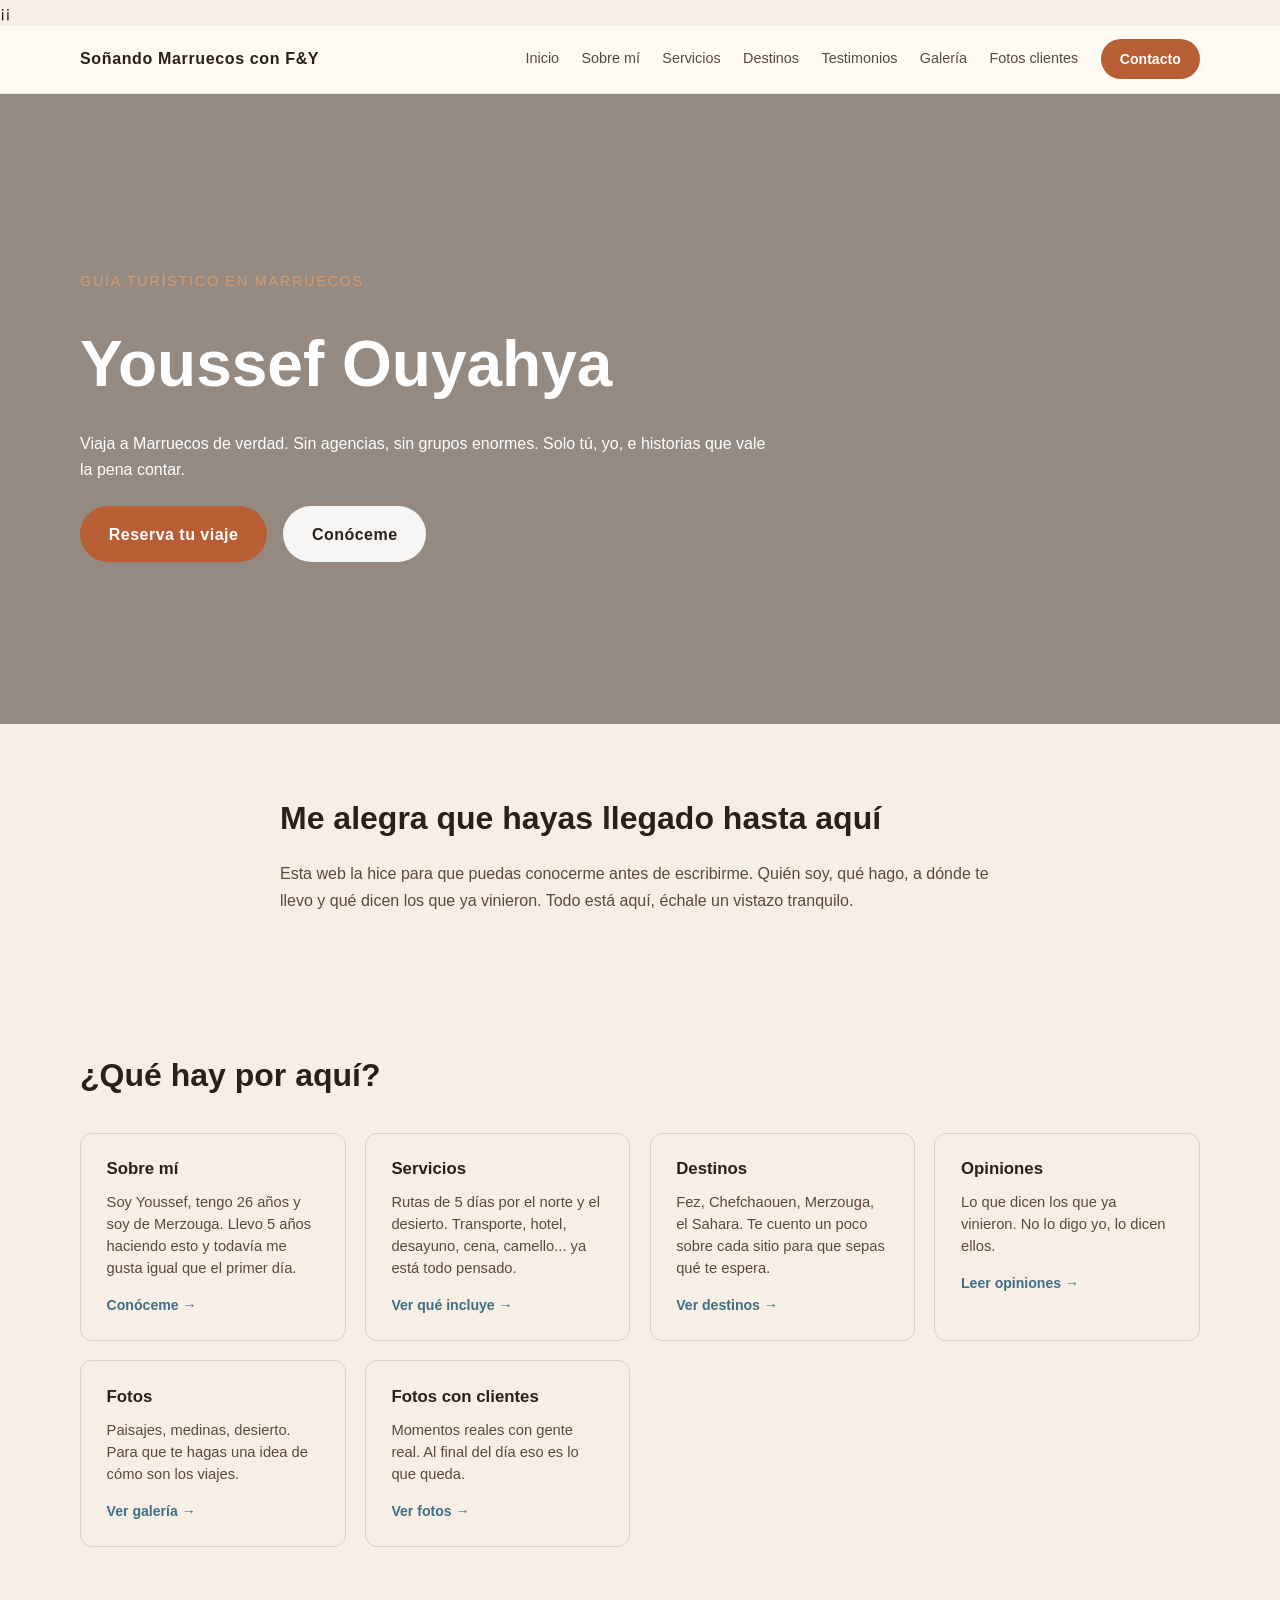
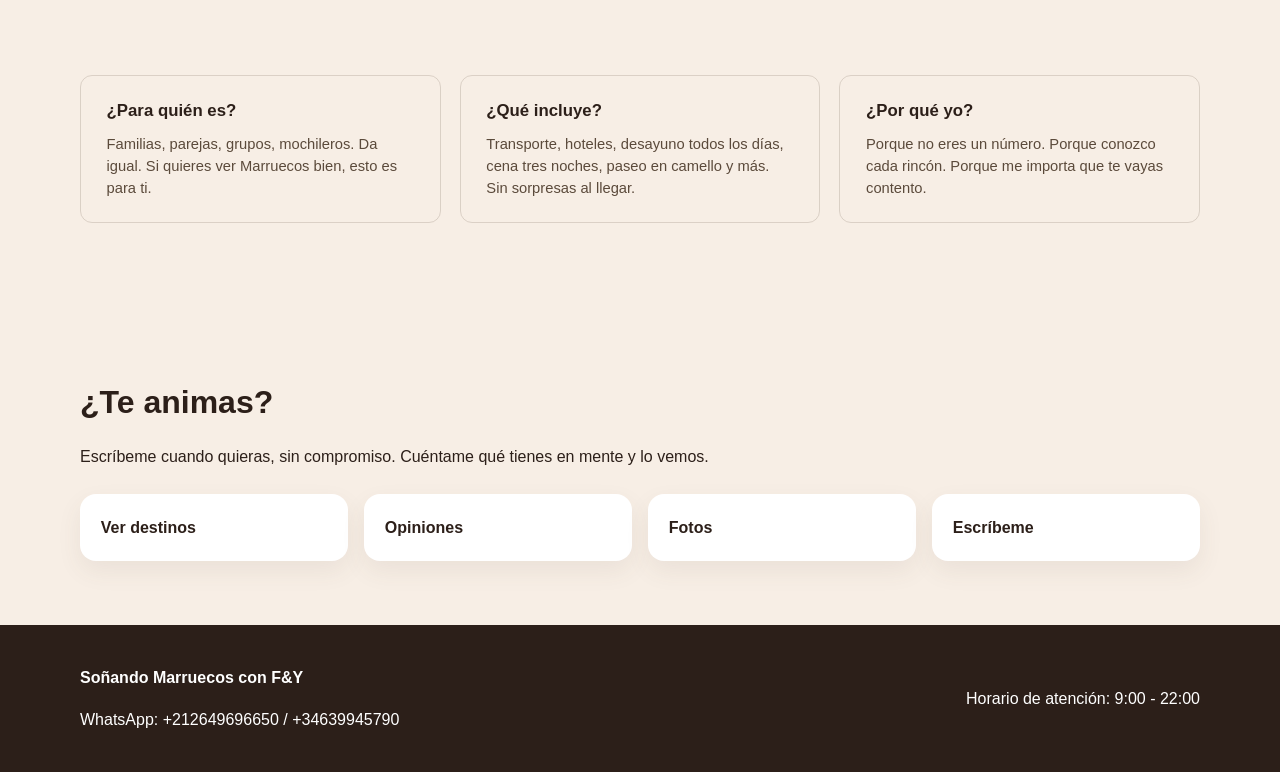
==== commit be58abd9: "." ====
--- a/index.html
+++ b/index.html
@@ -7,7 +7,7 @@
   <link rel="stylesheet" href="styles.css">
   <script defer src="scripts.js"></script>
 </head>
-<body>
+<body>¡¡
 
   <header class="site-header">
     <div class="container header-inner">
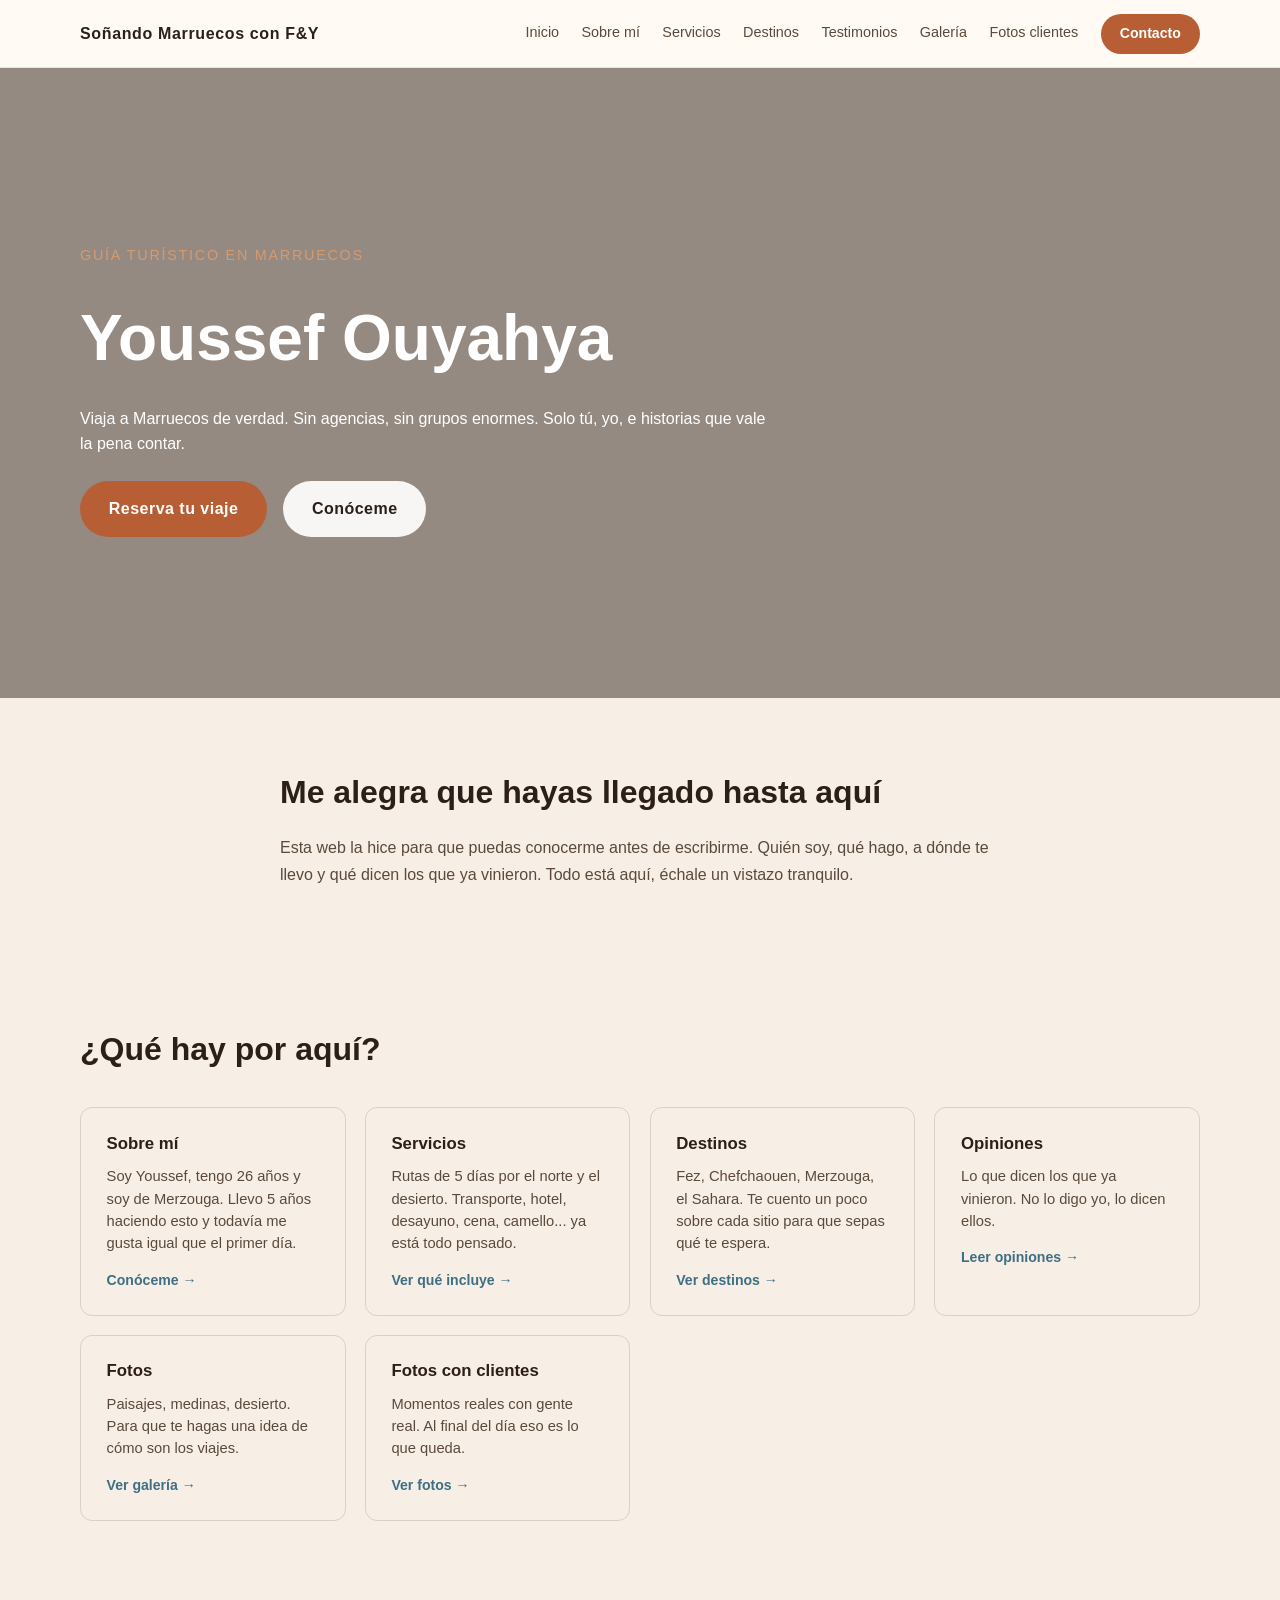
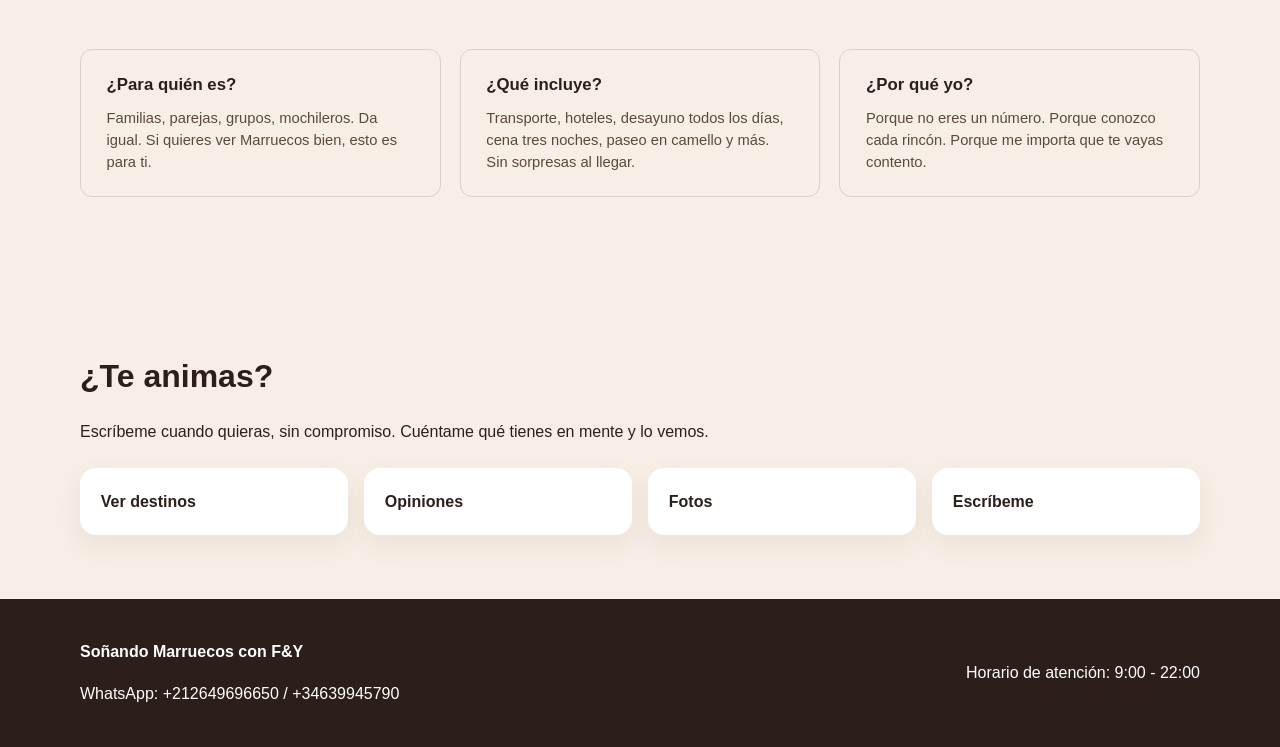
==== commit 866a8f5b: "error al comienzo de body arreglado" ====
--- a/index.html
+++ b/index.html
@@ -7,7 +7,7 @@
   <link rel="stylesheet" href="styles.css">
   <script defer src="scripts.js"></script>
 </head>
-<body>¡¡
+<body>
 
   <header class="site-header">
     <div class="container header-inner">
